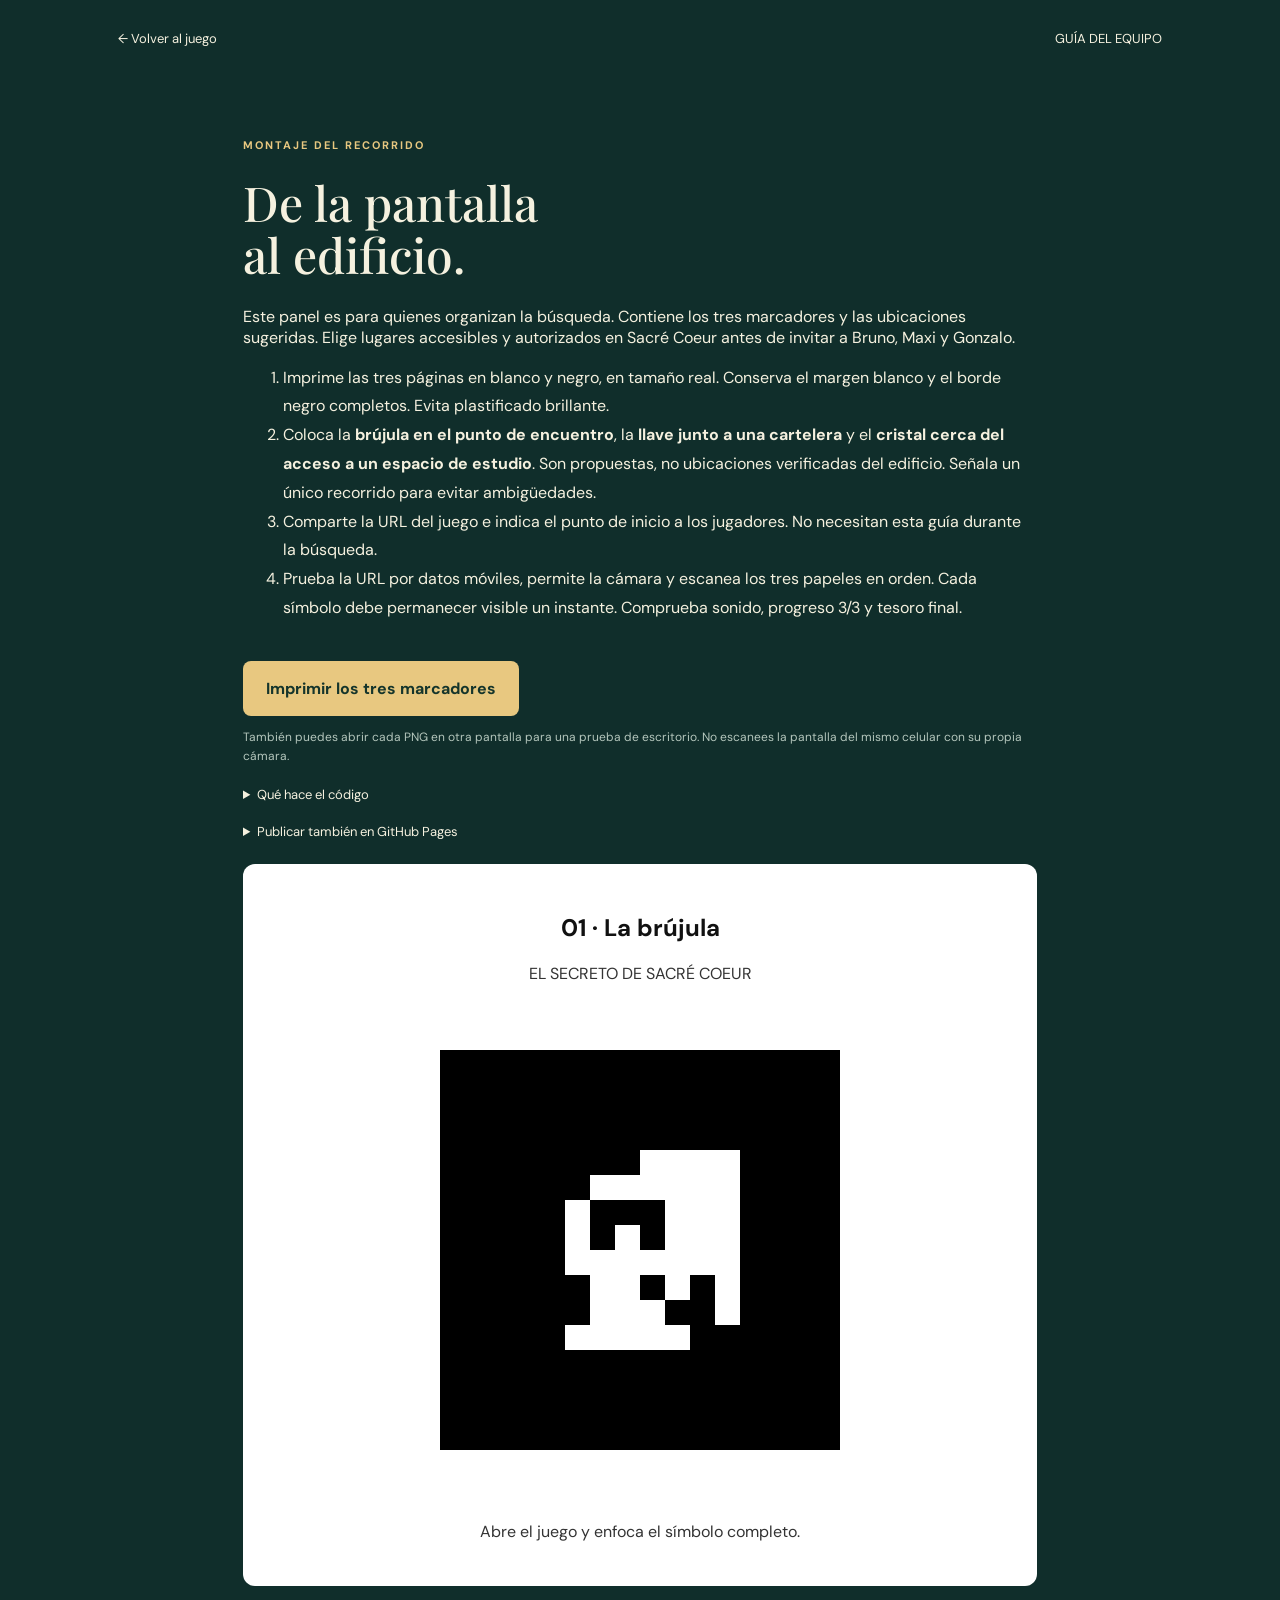
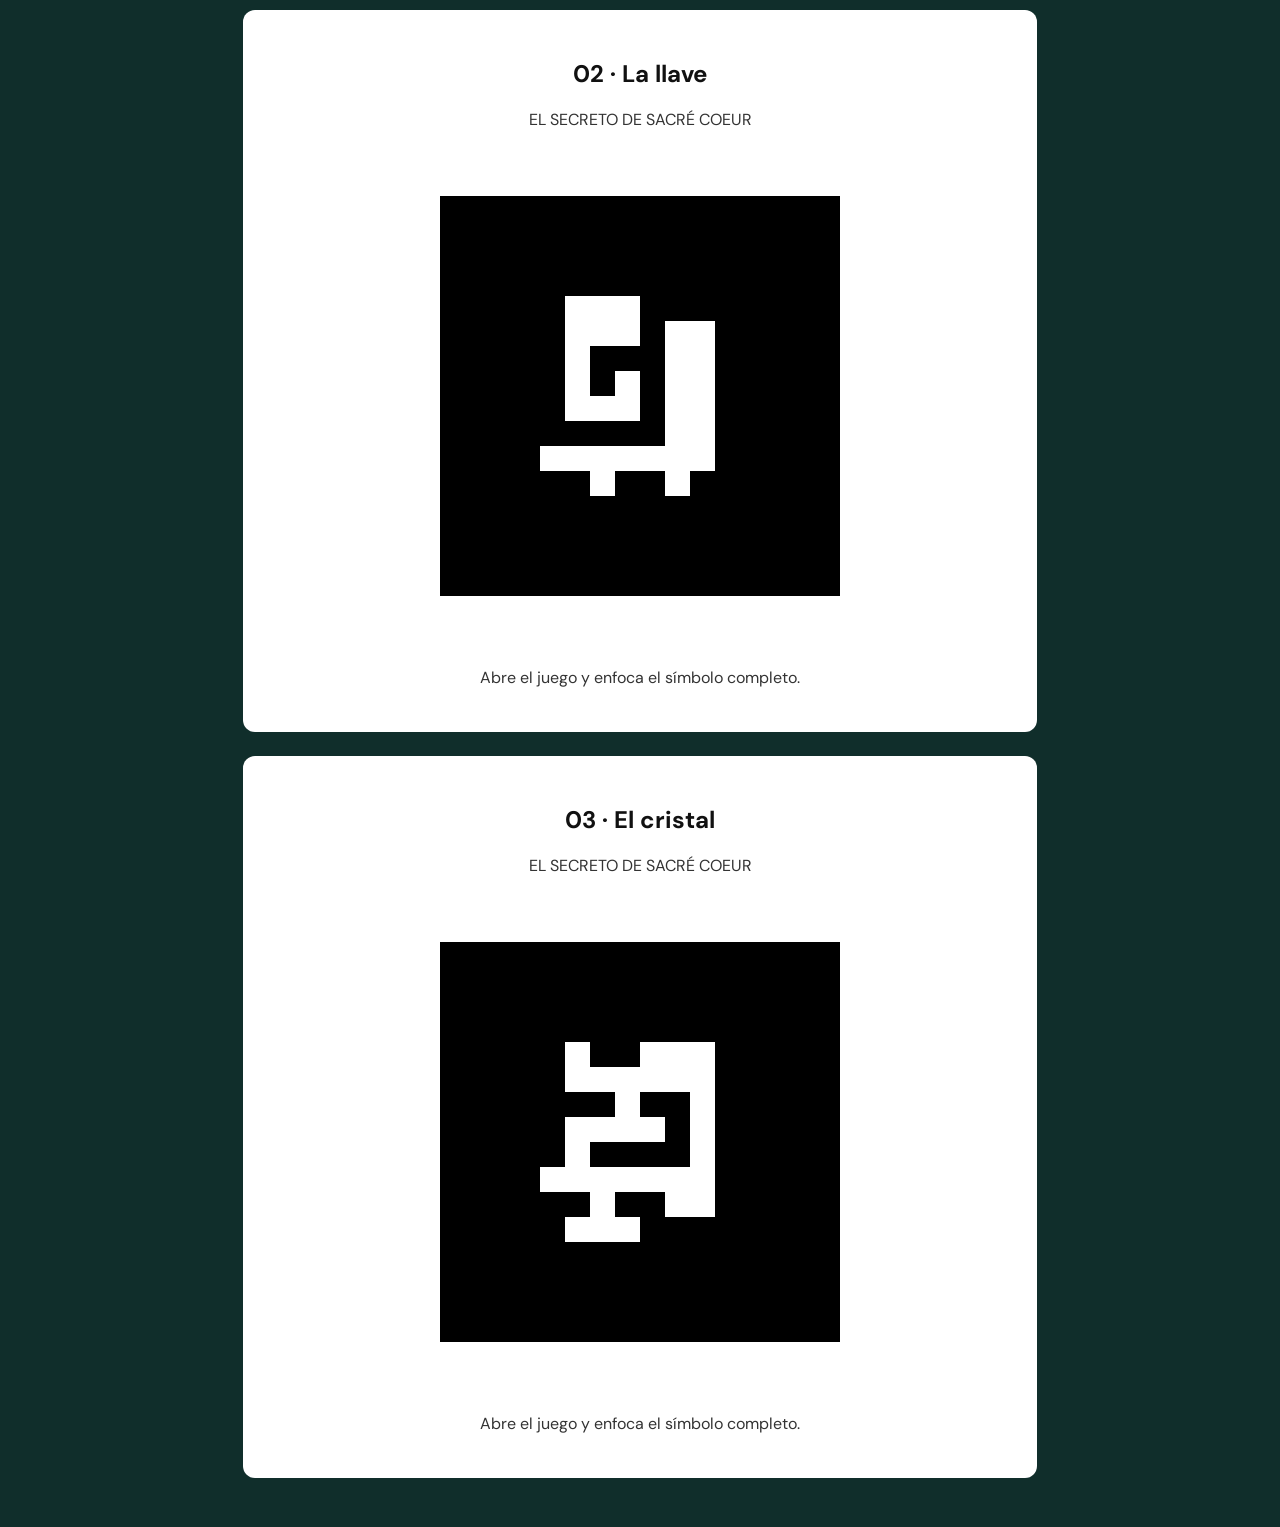
==== preparar.html @ b7a3cddf "initial commit" ====
<!doctype html><html lang="es"><head><meta charset="utf-8"><meta name="viewport" content="width=device-width,initial-scale=1"><title>Preparar el recorrido · Sacré Coeur</title><link rel="stylesheet" href="style.css"><style>.paper{background:white;color:#111;border-radius:12px;padding:28px;margin:24px 0;text-align:center}.paper img{width: min(100%,500px);image-rendering:pixelated}.paper p{color:#333}main{max-width:850px}h1{font-size:48px}li{line-height:1.8} @media print{body{background:white;color:black}nav,.no-print,footer{display:none!important}main{padding:0}.paper{break-after:page;break-inside:avoid;border:0;margin:0;padding:0}.paper img{width:150mm;height:150mm}h2{padding-top:15mm}.paper:last-child{break-after:auto}@page{size:A4;margin:20mm}</style></head><body><nav><a href="./">← Volver al juego</a><span>GUÍA DEL EQUIPO</span></nav><main><div class="no-print"><p class="eyebrow">MONTAJE DEL RECORRIDO</p><h1>De la pantalla<br>al edificio.</h1><p>Este panel es para quienes organizan la búsqueda. Contiene los tres marcadores y las ubicaciones sugeridas. Elige lugares accesibles y autorizados en Sacré Coeur antes de invitar a Bruno, Maxi y Gonzalo.</p><ol><li>Imprime las tres páginas en blanco y negro, en tamaño real. Conserva el margen blanco y el borde negro completos. Evita plastificado brillante.</li><li>Coloca la <strong>brújula en el punto de encuentro</strong>, la <strong>llave junto a una cartelera</strong> y el <strong>cristal cerca del acceso a un espacio de estudio</strong>. Son propuestas, no ubicaciones verificadas del edificio. Señala un único recorrido para evitar ambigüedades.</li><li>Comparte la URL del juego e indica el punto de inicio a los jugadores. No necesitan esta guía durante la búsqueda.</li><li>Prueba la URL por datos móviles, permite la cámara y escanea los tres papeles en orden. Cada símbolo debe permanecer visible un instante. Comprueba sonido, progreso 3/3 y tesoro final.</li></ol><button class="primary" onclick="window.print()">Imprimir los tres marcadores</button><p class="micro">También puedes abrir cada PNG en otra pantalla para una prueba de escritorio. No escanees la pantalla del mismo celular con su propia cámara.</p><details><summary>Qué hace el código</summary><p>AR.js detecta patrones de 16 × 16 píxeles y A-Frame dibuja objetos 3D sobre ellos. markerFound inicia una confirmación de 650 ms; markerLost la cancela. La lógica valida el orden, evita duplicados y guarda el progreso localmente. Los modelos se construyen con geometrías y el sonido se sintetiza en el navegador.</p><p>Versiones fijadas: A-Frame 1.8.0 y AR.js 3.4.8. Scripts, patrones y calibración están alojados junto al juego.</p><p><a href="https://ar-js-org.github.io/AR.js-Docs/marker-based/">Documentación AR.js</a> · <a href="https://aframe.io/docs/1.8.0/">Documentación A-Frame</a></p></details><details><summary>Publicar también en GitHub Pages</summary><p>El juego es estático. Copia el contenido de la carpeta dist a la raíz de un repositorio y activa Settings → Pages → Deploy from a branch → main / root. No requiere compilación ni claves. Usa siempre HTTPS para la cámara.</p></details></div>
<section class="paper"><h2>01 · La brújula</h2><p>EL SECRETO DE SACRÉ COEUR</p><img src="assets/marker-1.png" alt="Marcador AR de la brújula"><p>Abre el juego y enfoca el símbolo completo.</p></section><section class="paper"><h2>02 · La llave</h2><p>EL SECRETO DE SACRÉ COEUR</p><img src="assets/marker-2.png" alt="Marcador AR de la llave"><p>Abre el juego y enfoca el símbolo completo.</p></section><section class="paper"><h2>03 · El cristal</h2><p>EL SECRETO DE SACRÉ COEUR</p><img src="assets/marker-3.png" alt="Marcador AR del cristal"><p>Abre el juego y enfoca el símbolo completo.</p></section></main></body></html>
---- style.css ----
@import url('https://fonts.googleapis.com/css2?family=DM+Sans:wght@400;500;600;700&family=Playfair+Display:ital,wght@0,500;0,600;1,500&display=swap');
:root{color-scheme:dark;--bg:#102e2b;--gold:#e8c880;--muted:#b4c6bc}*{box-sizing:border-box}body{margin:0;background:var(--bg);color:#f5f1df;font-family:'DM Sans',sans-serif}button,a{touch-action:manipulation}a{color:inherit}button{font:inherit;cursor:pointer;border:1px solid #ffffff30;border-radius:8px;padding:10px 15px;background:#173d36;color:inherit}button:focus-visible,a:focus-visible,summary:focus-visible{outline:3px solid var(--gold);outline-offset:4px}[hidden]{display:none!important}nav,footer,main{max-width:1100px;margin:auto}nav{display:flex;justify-content:space-between;padding:30px 28px;font-size:13px}nav a{text-decoration:none}.brand{letter-spacing:2px;font-weight:700;font-size:13px;text-decoration:none}main{position:relative;padding:50px 28px 25px}.eyebrow{font-size:11px;font-weight:700;letter-spacing:2px;color:var(--gold)}h1{font-family:'Playfair Display',Georgia,serif;font-size:clamp(52px,7vw,88px);line-height:1.08;font-weight:500;margin:25px 0}h1 em{color:var(--gold)}.intro{max-width:430px;line-height:1.8;color:var(--muted);font-size:16px}.primary{background:var(--gold);color:#15352b;border:0;padding:17px 23px;font-weight:700;min-width:260px;margin-top:22px}.primary span{float:right}.micro{font-size:12px;color:var(--muted);line-height:1.6}.artifact{position:absolute;right:60px;top:110px;width:380px;height:380px;display:grid;place-items:center;background:radial-gradient(ellipse,#e8c88018,transparent 65%)}.artifact span{font-size:190px;color:var(--gold);text-shadow:0 0 80px #e8c88055}.orbit{position:absolute;width:300px;height:300px;border:1px solid #e8c88055;transform:rotate(45deg);border-radius:35px}.artifact small{position:absolute;bottom:0;font-size:10px;letter-spacing:2px;color:var(--gold)}.steps{margin-top:65px;border-top:1px solid #ffffff25;display:grid;grid-template-columns:repeat(3,1fr);gap:45px;padding-top:28px}.steps b{font-size:11px;color:var(--gold);letter-spacing:1px}.steps p,details p{font-size:13px;color:var(--muted);line-height:1.7}details{margin-top:20px;max-width:650px}summary{cursor:pointer;font-size:13px}footer{padding:30px 28px;color:var(--muted);letter-spacing:2px;font-size:10px}#hud{position:fixed;inset:0;z-index:20;pointer-events:none;padding:18px;background:linear-gradient(#061d25aa,transparent 35%,transparent 55%,#061d2599)}#hud header{display:flex;gap:10px;align-items:center}#hud header .brand{margin-right:auto}#hud button,#hud details,#hud a{pointer-events:auto}.stats{display:flex;justify-content:space-between;margin-top:20px;font-weight:700;text-shadow:0 2px 8px black}#inventory{list-style:none;display:flex;gap:8px;padding:0;font-size:12px}#inventory li{padding:10px;border-radius:20px;background:#102e2bd9;border:1px solid #ffffff40}#inventory li.found{color:var(--gold);border-color:var(--gold)}.reticle{position:absolute;top:35%;left:50%;transform:translateX(-50%);width:150px;height:150px;border:2px dashed #ffffffb0;border-radius:18px}.scan-label{position:absolute;top:calc(35% + 165px);left:20px;right:20px;text-align:center;font-size:12px;text-shadow:0 1px 5px black}.clue{position:absolute;bottom:max(18px,env(safe-area-inset-bottom));left:18px;right:18px;max-width:600px;margin:auto;background:#102e2bf2;border:1px solid #e8c88055;border-radius:18px;padding:20px;max-height:38vh;overflow:auto;pointer-events:auto}.clue h2{font-family:Georgia,serif;margin:8px 0;font-size:26px}.clue p{font-size:14px;line-height:1.6;margin:8px 0}.clue button{font-size:11px;margin-top:10px}.clue details{margin-top:10px}dialog{border:1px solid var(--gold);border-radius:22px;background:var(--bg);color:inherit;max-width:460px;text-align:center;padding:32px}dialog::backdrop{background:#061a16db}dialog h2{font:36px Georgia,serif}dialog p{line-height:1.7}.win-gem{font-size:110px;color:var(--gold);animation:glow 2s infinite alternate}@keyframes glow{to{filter:drop-shadow(0 0 25px #e8c880)}}a-scene{position:fixed!important;inset:0;z-index:1}.arjs-loader{display:none}body.playing{background:transparent}body.playing #welcome{display:none}@media(max-width:760px){main{padding-top:25px}.artifact{position:relative;right:auto;top:auto;width:100%;height:210px;margin:10px 0}.artifact span{font-size:130px}.orbit{width:165px;height:165px;border-radius:18px}.artifact small{bottom:0}.steps{gap:18px;margin-top:35px}.steps p{font-size:12px}nav{padding:25px 22px}h1{font-size:55px}.primary{width:100%}#hud header button{padding:8px;font-size:11px}.clue{padding:16px}}@media(prefers-reduced-motion:reduce){*{animation:none!important}}
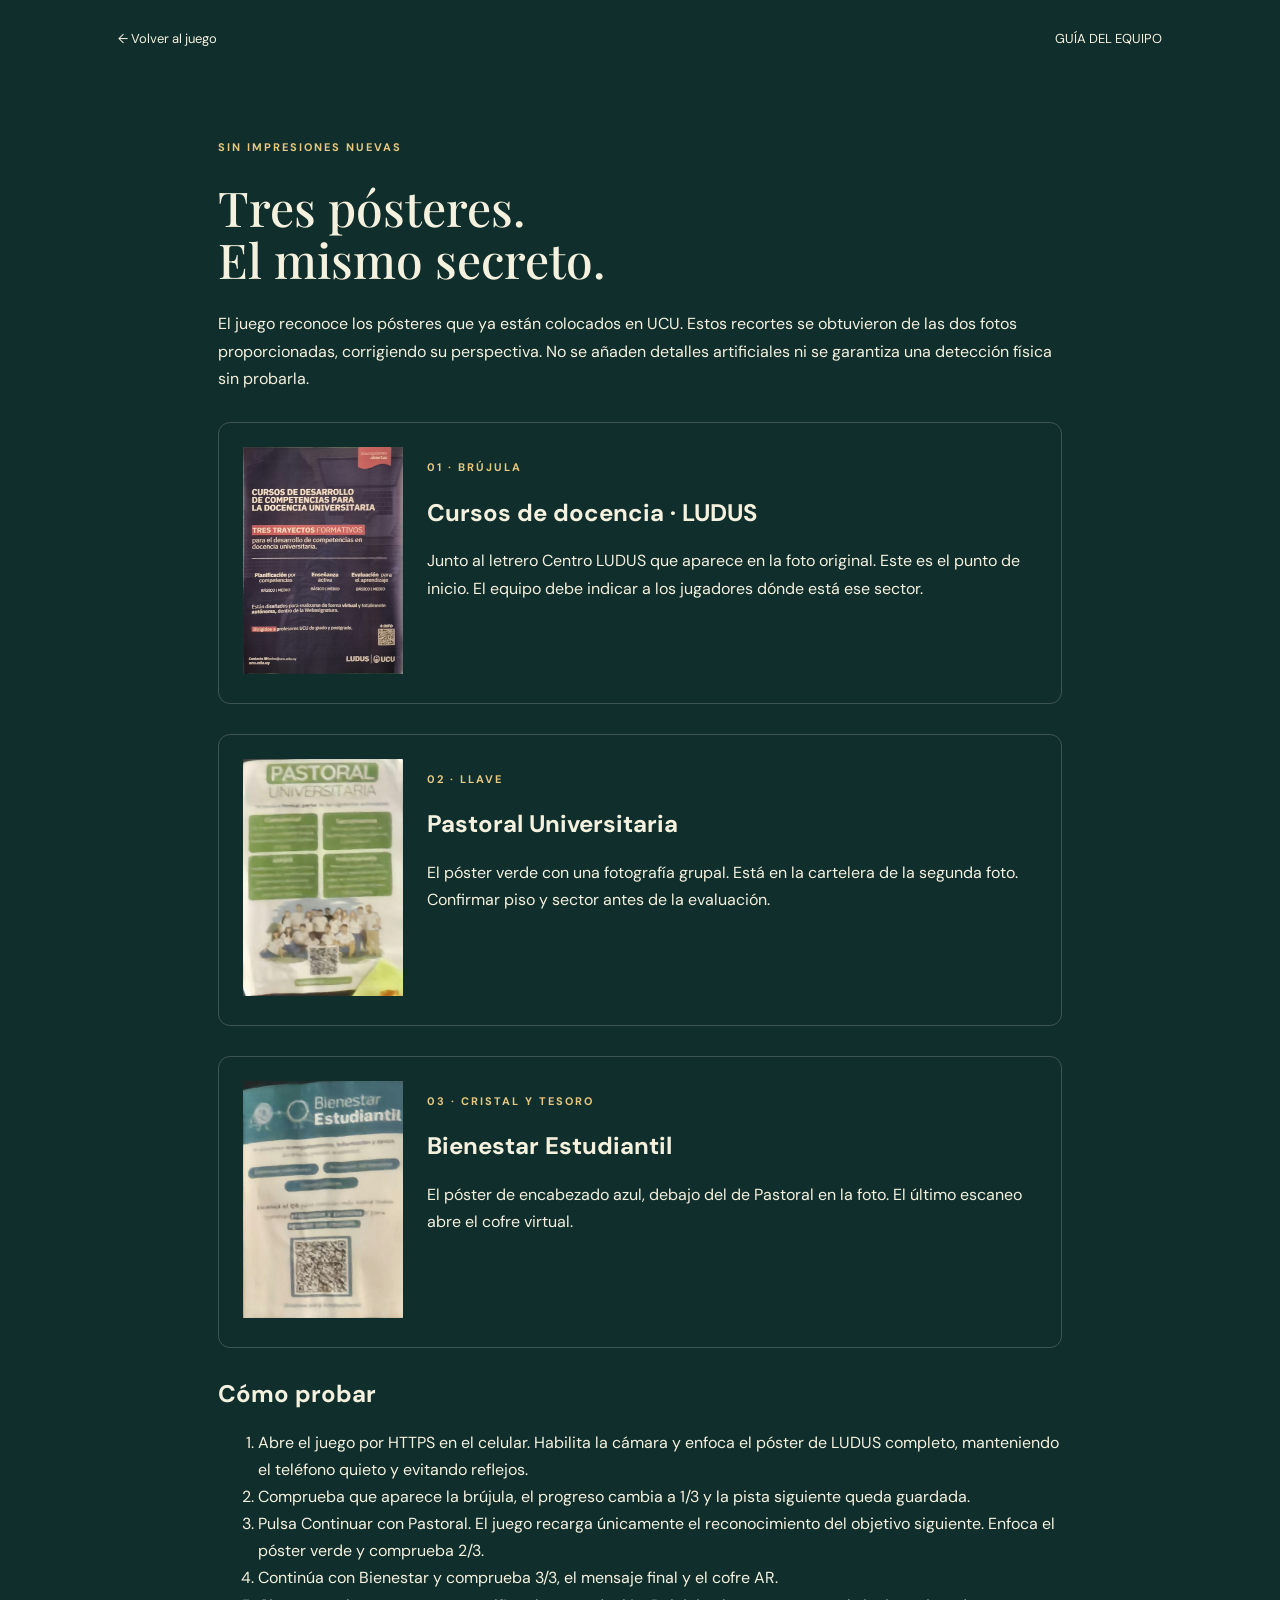
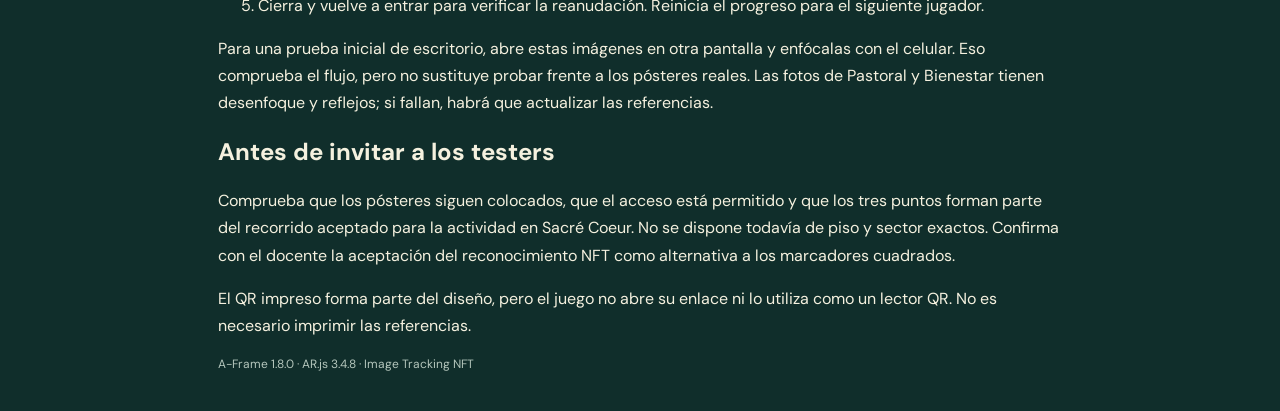
==== commit 0e414eb3: "feat: Implement AR experience with new poster recognition and updated assets - Added new target asse" ====
--- a/preparar.html
+++ b/preparar.html
@@ -1,2 +1 @@
-<!doctype html><html lang="es"><head><meta charset="utf-8"><meta name="viewport" content="width=device-width,initial-scale=1"><title>Preparar el recorrido · Sacré Coeur</title><link rel="stylesheet" href="style.css"><style>.paper{background:white;color:#111;border-radius:12px;padding:28px;margin:24px 0;text-align:center}.paper img{width: min(100%,500px);image-rendering:pixelated}.paper p{color:#333}main{max-width:850px}h1{font-size:48px}li{line-height:1.8} @media print{body{background:white;color:black}nav,.no-print,footer{display:none!important}main{padding:0}.paper{break-after:page;break-inside:avoid;border:0;margin:0;padding:0}.paper img{width:150mm;height:150mm}h2{padding-top:15mm}.paper:last-child{break-after:auto}@page{size:A4;margin:20mm}</style></head><body><nav><a href="./">← Volver al juego</a><span>GUÍA DEL EQUIPO</span></nav><main><div class="no-print"><p class="eyebrow">MONTAJE DEL RECORRIDO</p><h1>De la pantalla<br>al edificio.</h1><p>Este panel es para quienes organizan la búsqueda. Contiene los tres marcadores y las ubicaciones sugeridas. Elige lugares accesibles y autorizados en Sacré Coeur antes de invitar a Bruno, Maxi y Gonzalo.</p><ol><li>Imprime las tres páginas en blanco y negro, en tamaño real. Conserva el margen blanco y el borde negro completos. Evita plastificado brillante.</li><li>Coloca la <strong>brújula en el punto de encuentro</strong>, la <strong>llave junto a una cartelera</strong> y el <strong>cristal cerca del acceso a un espacio de estudio</strong>. Son propuestas, no ubicaciones verificadas del edificio. Señala un único recorrido para evitar ambigüedades.</li><li>Comparte la URL del juego e indica el punto de inicio a los jugadores. No necesitan esta guía durante la búsqueda.</li><li>Prueba la URL por datos móviles, permite la cámara y escanea los tres papeles en orden. Cada símbolo debe permanecer visible un instante. Comprueba sonido, progreso 3/3 y tesoro final.</li></ol><button class="primary" onclick="window.print()">Imprimir los tres marcadores</button><p class="micro">También puedes abrir cada PNG en otra pantalla para una prueba de escritorio. No escanees la pantalla del mismo celular con su propia cámara.</p><details><summary>Qué hace el código</summary><p>AR.js detecta patrones de 16 × 16 píxeles y A-Frame dibuja objetos 3D sobre ellos. markerFound inicia una confirmación de 650 ms; markerLost la cancela. La lógica valida el orden, evita duplicados y guarda el progreso localmente. Los modelos se construyen con geometrías y el sonido se sintetiza en el navegador.</p><p>Versiones fijadas: A-Frame 1.8.0 y AR.js 3.4.8. Scripts, patrones y calibración están alojados junto al juego.</p><p><a href="https://ar-js-org.github.io/AR.js-Docs/marker-based/">Documentación AR.js</a> · <a href="https://aframe.io/docs/1.8.0/">Documentación A-Frame</a></p></details><details><summary>Publicar también en GitHub Pages</summary><p>El juego es estático. Copia el contenido de la carpeta dist a la raíz de un repositorio y activa Settings → Pages → Deploy from a branch → main / root. No requiere compilación ni claves. Usa siempre HTTPS para la cámara.</p></details></div>
-<section class="paper"><h2>01 · La brújula</h2><p>EL SECRETO DE SACRÉ COEUR</p><img src="assets/marker-1.png" alt="Marcador AR de la brújula"><p>Abre el juego y enfoca el símbolo completo.</p></section><section class="paper"><h2>02 · La llave</h2><p>EL SECRETO DE SACRÉ COEUR</p><img src="assets/marker-2.png" alt="Marcador AR de la llave"><p>Abre el juego y enfoca el símbolo completo.</p></section><section class="paper"><h2>03 · El cristal</h2><p>EL SECRETO DE SACRÉ COEUR</p><img src="assets/marker-3.png" alt="Marcador AR del cristal"><p>Abre el juego y enfoca el símbolo completo.</p></section></main></body></html>
+<!doctype html><html lang="es"><head><meta charset="utf-8"><meta name="viewport" content="width=device-width,initial-scale=1"><title>Preparar el recorrido · Pósteres reales</title><link rel="stylesheet" href="style.css"><style>main{max-width:900px}h1{font-size:48px}.poster{display:grid;grid-template-columns:160px 1fr;gap:24px;margin:30px 0;padding:24px;border:1px solid #ffffff30;border-radius:12px}.poster img{width:100%}p,li{line-height:1.7}@media(max-width:550px){.poster{grid-template-columns:1fr}.poster img{max-height:250px;width:auto;max-width:100%;margin:auto}}</style></head><body><nav><a href="./">← Volver al juego</a><span>GUÍA DEL EQUIPO</span></nav><main><p class="eyebrow">SIN IMPRESIONES NUEVAS</p><h1>Tres pósteres.<br>El mismo secreto.</h1><p>El juego reconoce los pósteres que ya están colocados en UCU. Estos recortes se obtuvieron de las dos fotos proporcionadas, corrigiendo su perspectiva. No se añaden detalles artificiales ni se garantiza una detección física sin probarla.</p><section class="poster"><a href="assets/targets/ludus.jpg"><img src="assets/targets/ludus.jpg" alt="Póster violeta de cursos de docencia LUDUS"></a><div><p class="eyebrow">01 · BRÚJULA</p><h2>Cursos de docencia · LUDUS</h2><p>Junto al letrero Centro LUDUS que aparece en la foto original. Este es el punto de inicio. El equipo debe indicar a los jugadores dónde está ese sector.</p></div></section><section class="poster"><a href="assets/targets/pastoral.jpg"><img src="assets/targets/pastoral.jpg" alt="Póster verde de Pastoral Universitaria"></a><div><p class="eyebrow">02 · LLAVE</p><h2>Pastoral Universitaria</h2><p>El póster verde con una fotografía grupal. Está en la cartelera de la segunda foto. Confirmar piso y sector antes de la evaluación.</p></div></section><section class="poster"><a href="assets/targets/bienestar.jpg"><img src="assets/targets/bienestar.jpg" alt="Póster de Bienestar Estudiantil con encabezado azul"></a><div><p class="eyebrow">03 · CRISTAL Y TESORO</p><h2>Bienestar Estudiantil</h2><p>El póster de encabezado azul, debajo del de Pastoral en la foto. El último escaneo abre el cofre virtual.</p></div></section><h2>Cómo probar</h2><ol><li>Abre el juego por HTTPS en el celular. Habilita la cámara y enfoca el póster de LUDUS completo, manteniendo el teléfono quieto y evitando reflejos.</li><li>Comprueba que aparece la brújula, el progreso cambia a 1/3 y la pista siguiente queda guardada.</li><li>Pulsa Continuar con Pastoral. El juego recarga únicamente el reconocimiento del objetivo siguiente. Enfoca el póster verde y comprueba 2/3.</li><li>Continúa con Bienestar y comprueba 3/3, el mensaje final y el cofre AR.</li><li>Cierra y vuelve a entrar para verificar la reanudación. Reinicia el progreso para el siguiente jugador.</li></ol><p>Para una prueba inicial de escritorio, abre estas imágenes en otra pantalla y enfócalas con el celular. Eso comprueba el flujo, pero no sustituye probar frente a los pósteres reales. Las fotos de Pastoral y Bienestar tienen desenfoque y reflejos; si fallan, habrá que actualizar las referencias.</p><h2>Antes de invitar a los testers</h2><p>Comprueba que los pósteres siguen colocados, que el acceso está permitido y que los tres puntos forman parte del recorrido aceptado para la actividad en Sacré Coeur. No se dispone todavía de piso y sector exactos. Confirma con el docente la aceptación del reconocimiento NFT como alternativa a los marcadores cuadrados.</p><p>El QR impreso forma parte del diseño, pero el juego no abre su enlace ni lo utiliza como un lector QR. No es necesario imprimir las referencias.</p><p class="micro">A-Frame 1.8.0 · AR.js 3.4.8 · Image Tracking NFT</p></main></body></html>
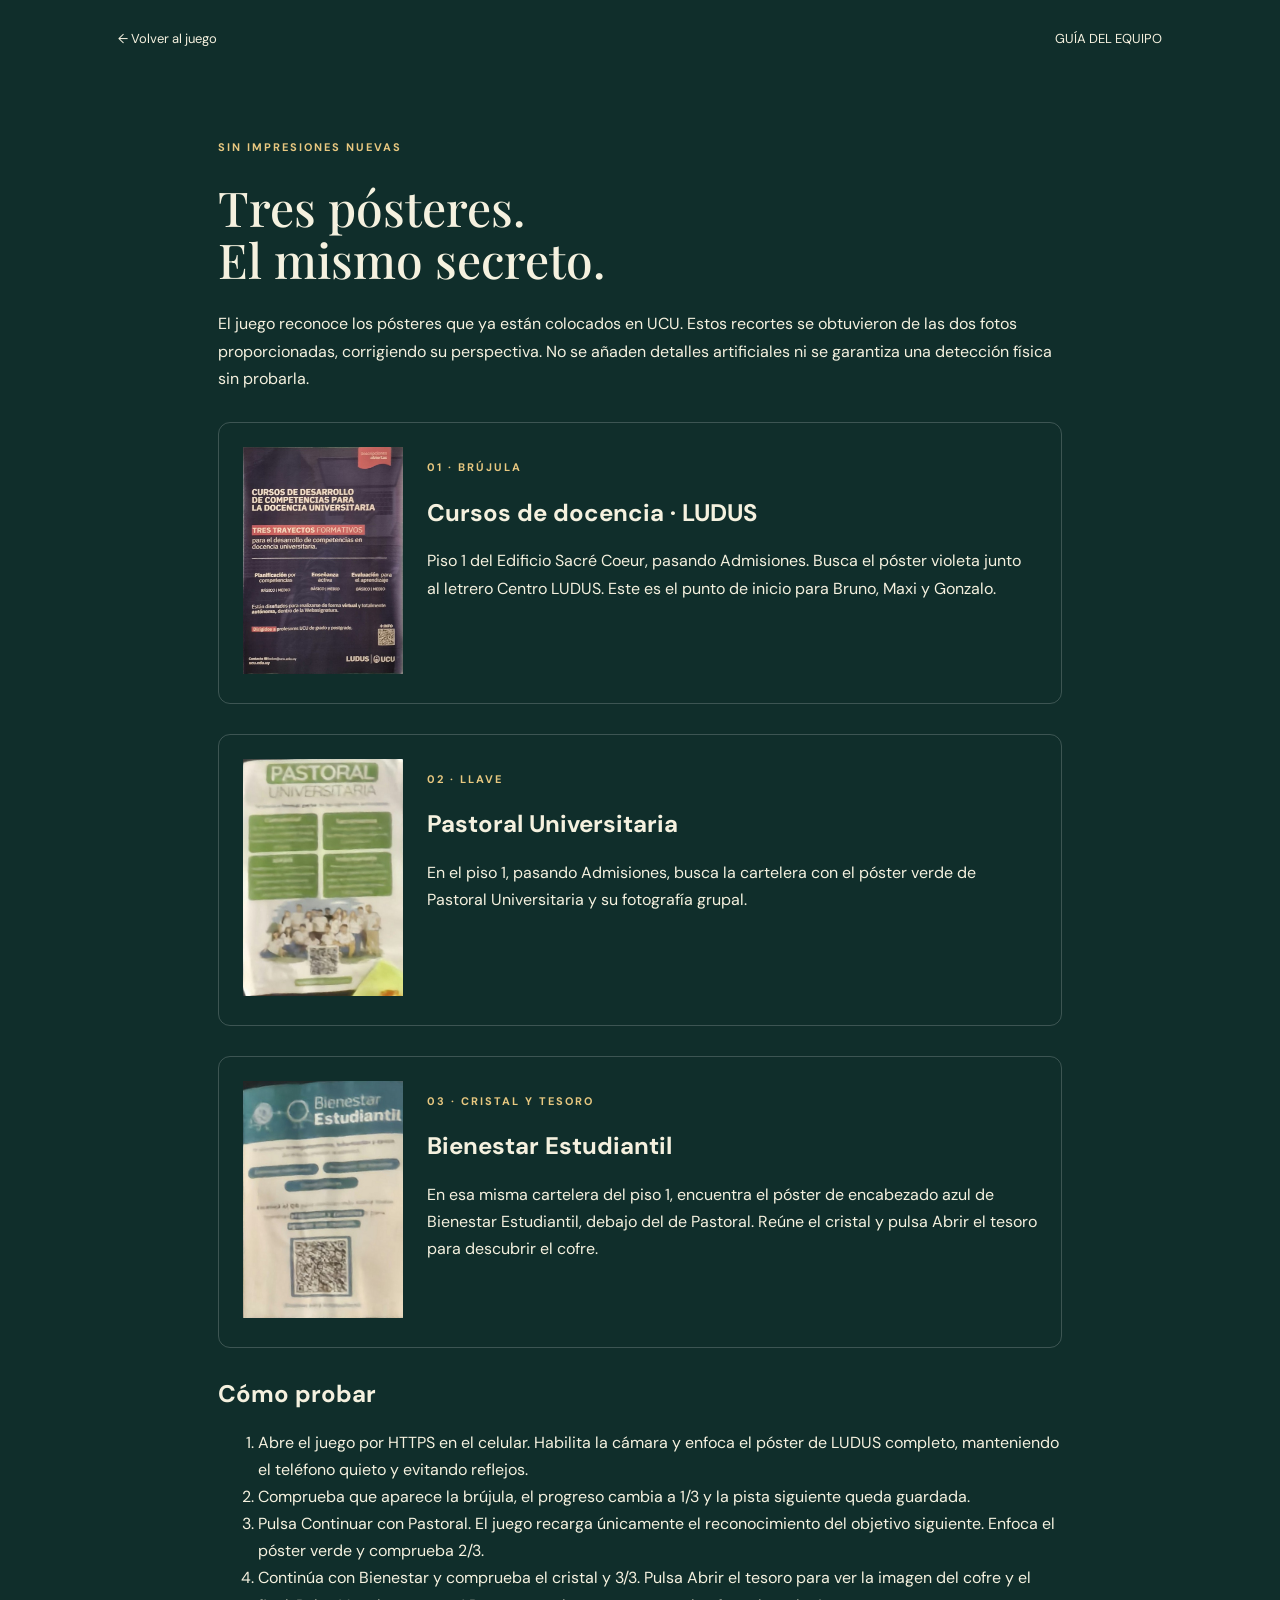
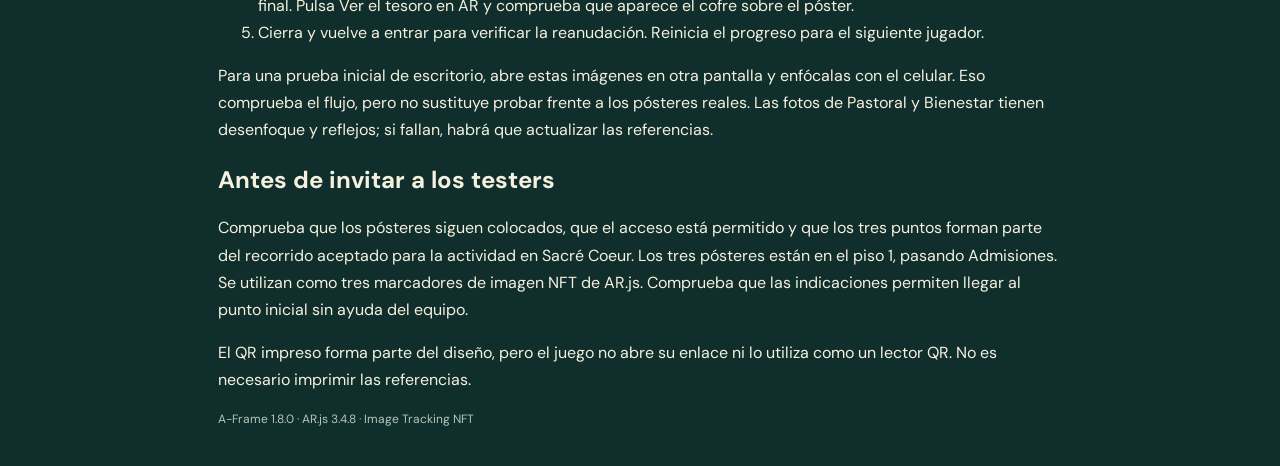
==== commit 902cda48: "Restore visible AR discoveries and treasure and clarify the activity route" ====
--- a/preparar.html
+++ b/preparar.html
@@ -1 +1 @@
-<!doctype html><html lang="es"><head><meta charset="utf-8"><meta name="viewport" content="width=device-width,initial-scale=1"><title>Preparar el recorrido · Pósteres reales</title><link rel="stylesheet" href="style.css"><style>main{max-width:900px}h1{font-size:48px}.poster{display:grid;grid-template-columns:160px 1fr;gap:24px;margin:30px 0;padding:24px;border:1px solid #ffffff30;border-radius:12px}.poster img{width:100%}p,li{line-height:1.7}@media(max-width:550px){.poster{grid-template-columns:1fr}.poster img{max-height:250px;width:auto;max-width:100%;margin:auto}}</style></head><body><nav><a href="./">← Volver al juego</a><span>GUÍA DEL EQUIPO</span></nav><main><p class="eyebrow">SIN IMPRESIONES NUEVAS</p><h1>Tres pósteres.<br>El mismo secreto.</h1><p>El juego reconoce los pósteres que ya están colocados en UCU. Estos recortes se obtuvieron de las dos fotos proporcionadas, corrigiendo su perspectiva. No se añaden detalles artificiales ni se garantiza una detección física sin probarla.</p><section class="poster"><a href="assets/targets/ludus.jpg"><img src="assets/targets/ludus.jpg" alt="Póster violeta de cursos de docencia LUDUS"></a><div><p class="eyebrow">01 · BRÚJULA</p><h2>Cursos de docencia · LUDUS</h2><p>Junto al letrero Centro LUDUS que aparece en la foto original. Este es el punto de inicio. El equipo debe indicar a los jugadores dónde está ese sector.</p></div></section><section class="poster"><a href="assets/targets/pastoral.jpg"><img src="assets/targets/pastoral.jpg" alt="Póster verde de Pastoral Universitaria"></a><div><p class="eyebrow">02 · LLAVE</p><h2>Pastoral Universitaria</h2><p>El póster verde con una fotografía grupal. Está en la cartelera de la segunda foto. Confirmar piso y sector antes de la evaluación.</p></div></section><section class="poster"><a href="assets/targets/bienestar.jpg"><img src="assets/targets/bienestar.jpg" alt="Póster de Bienestar Estudiantil con encabezado azul"></a><div><p class="eyebrow">03 · CRISTAL Y TESORO</p><h2>Bienestar Estudiantil</h2><p>El póster de encabezado azul, debajo del de Pastoral en la foto. El último escaneo abre el cofre virtual.</p></div></section><h2>Cómo probar</h2><ol><li>Abre el juego por HTTPS en el celular. Habilita la cámara y enfoca el póster de LUDUS completo, manteniendo el teléfono quieto y evitando reflejos.</li><li>Comprueba que aparece la brújula, el progreso cambia a 1/3 y la pista siguiente queda guardada.</li><li>Pulsa Continuar con Pastoral. El juego recarga únicamente el reconocimiento del objetivo siguiente. Enfoca el póster verde y comprueba 2/3.</li><li>Continúa con Bienestar y comprueba 3/3, el mensaje final y el cofre AR.</li><li>Cierra y vuelve a entrar para verificar la reanudación. Reinicia el progreso para el siguiente jugador.</li></ol><p>Para una prueba inicial de escritorio, abre estas imágenes en otra pantalla y enfócalas con el celular. Eso comprueba el flujo, pero no sustituye probar frente a los pósteres reales. Las fotos de Pastoral y Bienestar tienen desenfoque y reflejos; si fallan, habrá que actualizar las referencias.</p><h2>Antes de invitar a los testers</h2><p>Comprueba que los pósteres siguen colocados, que el acceso está permitido y que los tres puntos forman parte del recorrido aceptado para la actividad en Sacré Coeur. No se dispone todavía de piso y sector exactos. Confirma con el docente la aceptación del reconocimiento NFT como alternativa a los marcadores cuadrados.</p><p>El QR impreso forma parte del diseño, pero el juego no abre su enlace ni lo utiliza como un lector QR. No es necesario imprimir las referencias.</p><p class="micro">A-Frame 1.8.0 · AR.js 3.4.8 · Image Tracking NFT</p></main></body></html>
+<!doctype html><html lang="es"><head><meta charset="utf-8"><meta name="viewport" content="width=device-width,initial-scale=1"><title>Preparar el recorrido · Pósteres reales</title><link rel="stylesheet" href="style.css?v=20261027-visual1"><style>main{max-width:900px}h1{font-size:48px}.poster{display:grid;grid-template-columns:160px 1fr;gap:24px;margin:30px 0;padding:24px;border:1px solid #ffffff30;border-radius:12px}.poster img{width:100%}p,li{line-height:1.7}@media(max-width:550px){.poster{grid-template-columns:1fr}.poster img{max-height:250px;width:auto;max-width:100%;margin:auto}}</style></head><body><nav><a href="./">← Volver al juego</a><span>GUÍA DEL EQUIPO</span></nav><main><p class="eyebrow">SIN IMPRESIONES NUEVAS</p><h1>Tres pósteres.<br>El mismo secreto.</h1><p>El juego reconoce los pósteres que ya están colocados en UCU. Estos recortes se obtuvieron de las dos fotos proporcionadas, corrigiendo su perspectiva. No se añaden detalles artificiales ni se garantiza una detección física sin probarla.</p><section class="poster"><a href="assets/targets/ludus.jpg"><img src="assets/targets/ludus.jpg" alt="Póster violeta de cursos de docencia LUDUS"></a><div><p class="eyebrow">01 · BRÚJULA</p><h2>Cursos de docencia · LUDUS</h2><p>Piso 1 del Edificio Sacré Coeur, pasando Admisiones. Busca el póster violeta junto al letrero Centro LUDUS. Este es el punto de inicio para Bruno, Maxi y Gonzalo.</p></div></section><section class="poster"><a href="assets/targets/pastoral.jpg"><img src="assets/targets/pastoral.jpg" alt="Póster verde de Pastoral Universitaria"></a><div><p class="eyebrow">02 · LLAVE</p><h2>Pastoral Universitaria</h2><p>En el piso 1, pasando Admisiones, busca la cartelera con el póster verde de Pastoral Universitaria y su fotografía grupal.</p></div></section><section class="poster"><a href="assets/targets/bienestar.jpg"><img src="assets/targets/bienestar.jpg" alt="Póster de Bienestar Estudiantil con encabezado azul"></a><div><p class="eyebrow">03 · CRISTAL Y TESORO</p><h2>Bienestar Estudiantil</h2><p>En esa misma cartelera del piso 1, encuentra el póster de encabezado azul de Bienestar Estudiantil, debajo del de Pastoral. Reúne el cristal y pulsa Abrir el tesoro para descubrir el cofre.</p></div></section><h2>Cómo probar</h2><ol><li>Abre el juego por HTTPS en el celular. Habilita la cámara y enfoca el póster de LUDUS completo, manteniendo el teléfono quieto y evitando reflejos.</li><li>Comprueba que aparece la brújula, el progreso cambia a 1/3 y la pista siguiente queda guardada.</li><li>Pulsa Continuar con Pastoral. El juego recarga únicamente el reconocimiento del objetivo siguiente. Enfoca el póster verde y comprueba 2/3.</li><li>Continúa con Bienestar y comprueba el cristal y 3/3. Pulsa Abrir el tesoro para ver la imagen del cofre y el final. Pulsa Ver el tesoro en AR y comprueba que aparece el cofre sobre el póster.</li><li>Cierra y vuelve a entrar para verificar la reanudación. Reinicia el progreso para el siguiente jugador.</li></ol><p>Para una prueba inicial de escritorio, abre estas imágenes en otra pantalla y enfócalas con el celular. Eso comprueba el flujo, pero no sustituye probar frente a los pósteres reales. Las fotos de Pastoral y Bienestar tienen desenfoque y reflejos; si fallan, habrá que actualizar las referencias.</p><h2>Antes de invitar a los testers</h2><p>Comprueba que los pósteres siguen colocados, que el acceso está permitido y que los tres puntos forman parte del recorrido aceptado para la actividad en Sacré Coeur. Los tres pósteres están en el piso 1, pasando Admisiones. Se utilizan como tres marcadores de imagen NFT de AR.js. Comprueba que las indicaciones permiten llegar al punto inicial sin ayuda del equipo.</p><p>El QR impreso forma parte del diseño, pero el juego no abre su enlace ni lo utiliza como un lector QR. No es necesario imprimir las referencias.</p><p class="micro">A-Frame 1.8.0 · AR.js 3.4.8 · Image Tracking NFT</p></main></body></html>
--- a/style.css
+++ b/style.css
@@ -1,2 +1,11 @@
 @import url('https://fonts.googleapis.com/css2?family=DM+Sans:wght@400;500;600;700&family=Playfair+Display:ital,wght@0,500;0,600;1,500&display=swap');
 :root{color-scheme:dark;--bg:#102e2b;--gold:#e8c880;--muted:#b4c6bc}*{box-sizing:border-box}body{margin:0;background:var(--bg);color:#f5f1df;font-family:'DM Sans',sans-serif}button,a{touch-action:manipulation}a{color:inherit}button{font:inherit;cursor:pointer;border:1px solid #ffffff30;border-radius:8px;padding:10px 15px;background:#173d36;color:inherit}button:focus-visible,a:focus-visible,summary:focus-visible{outline:3px solid var(--gold);outline-offset:4px}[hidden]{display:none!important}nav,footer,main{max-width:1100px;margin:auto}nav{display:flex;justify-content:space-between;padding:30px 28px;font-size:13px}nav a{text-decoration:none}.brand{letter-spacing:2px;font-weight:700;font-size:13px;text-decoration:none}main{position:relative;padding:50px 28px 25px}.eyebrow{font-size:11px;font-weight:700;letter-spacing:2px;color:var(--gold)}h1{font-family:'Playfair Display',Georgia,serif;font-size:clamp(52px,7vw,88px);line-height:1.08;font-weight:500;margin:25px 0}h1 em{color:var(--gold)}.intro{max-width:430px;line-height:1.8;color:var(--muted);font-size:16px}.primary{background:var(--gold);color:#15352b;border:0;padding:17px 23px;font-weight:700;min-width:260px;margin-top:22px}.primary span{float:right}.micro{font-size:12px;color:var(--muted);line-height:1.6}.artifact{position:absolute;right:60px;top:110px;width:380px;height:380px;display:grid;place-items:center;background:radial-gradient(ellipse,#e8c88018,transparent 65%)}.artifact span{font-size:190px;color:var(--gold);text-shadow:0 0 80px #e8c88055}.orbit{position:absolute;width:300px;height:300px;border:1px solid #e8c88055;transform:rotate(45deg);border-radius:35px}.artifact small{position:absolute;bottom:0;font-size:10px;letter-spacing:2px;color:var(--gold)}.steps{margin-top:65px;border-top:1px solid #ffffff25;display:grid;grid-template-columns:repeat(3,1fr);gap:45px;padding-top:28px}.steps b{font-size:11px;color:var(--gold);letter-spacing:1px}.steps p,details p{font-size:13px;color:var(--muted);line-height:1.7}details{margin-top:20px;max-width:650px}summary{cursor:pointer;font-size:13px}footer{padding:30px 28px;color:var(--muted);letter-spacing:2px;font-size:10px}#hud{position:fixed;inset:0;z-index:20;pointer-events:none;padding:18px;background:linear-gradient(#061d25aa,transparent 35%,transparent 55%,#061d2599)}#hud header{display:flex;gap:10px;align-items:center}#hud header .brand{margin-right:auto}#hud button,#hud details,#hud a{pointer-events:auto}.stats{display:flex;justify-content:space-between;margin-top:20px;font-weight:700;text-shadow:0 2px 8px black}#inventory{list-style:none;display:flex;gap:8px;padding:0;font-size:12px}#inventory li{padding:10px;border-radius:20px;background:#102e2bd9;border:1px solid #ffffff40}#inventory li.found{color:var(--gold);border-color:var(--gold)}.reticle{position:absolute;top:35%;left:50%;transform:translateX(-50%);width:150px;height:150px;border:2px dashed #ffffffb0;border-radius:18px}.scan-label{position:absolute;top:calc(35% + 165px);left:20px;right:20px;text-align:center;font-size:12px;text-shadow:0 1px 5px black}.clue{position:absolute;bottom:max(18px,env(safe-area-inset-bottom));left:18px;right:18px;max-width:600px;margin:auto;background:#102e2bf2;border:1px solid #e8c88055;border-radius:18px;padding:20px;max-height:38vh;overflow:auto;pointer-events:auto}.clue h2{font-family:Georgia,serif;margin:8px 0;font-size:26px}.clue p{font-size:14px;line-height:1.6;margin:8px 0}.clue button{font-size:11px;margin-top:10px}.clue details{margin-top:10px}dialog{border:1px solid var(--gold);border-radius:22px;background:var(--bg);color:inherit;max-width:460px;text-align:center;padding:32px}dialog::backdrop{background:#061a16db}dialog h2{font:36px Georgia,serif}dialog p{line-height:1.7}.win-gem{font-size:110px;color:var(--gold);animation:glow 2s infinite alternate}@keyframes glow{to{filter:drop-shadow(0 0 25px #e8c880)}}a-scene{position:fixed!important;inset:0;z-index:1}.arjs-loader{display:none}body.playing{background:transparent}body.playing #welcome{display:none}@media(max-width:760px){main{padding-top:25px}.artifact{position:relative;right:auto;top:auto;width:100%;height:210px;margin:10px 0}.artifact span{font-size:130px}.orbit{width:165px;height:165px;border-radius:18px}.artifact small{bottom:0}.steps{gap:18px;margin-top:35px}.steps p{font-size:12px}nav{padding:25px 22px}h1{font-size:55px}.primary{width:100%}#hud header button{padding:8px;font-size:11px}.clue{padding:16px}}@media(prefers-reduced-motion:reduce){*{animation:none!important}}
+
+body.playing{position:fixed;inset:0;overflow:hidden}#arjs-video{position:fixed!important}body.ar-paused{background:var(--bg)}body.ar-paused .reticle{display:none}
+
+#inventory li{display:flex;align-items:center;gap:5px}#inventory img{opacity:.4}#inventory .found img{opacity:1}.discovery{display:flex;gap:14px;align-items:center;margin-bottom:16px;padding-bottom:16px;border-bottom:1px solid #e8c88055}.discovery img{flex:0 0 96px;width:96px;height:96px}.discovery h3{font:22px Georgia,serif;color:var(--gold);margin:5px 0}.discovery p{font-size:13px}.discovery .eyebrow{font-size:10px}.treasure-image{display:block;width:min(100%,280px);height:auto;margin:0 auto}#win{max-height:90dvh;overflow:auto}#win h2{margin:12px 0}#win .primary{min-width:0;width:100%}#saved-treasure{display:block;margin-top:12px}#open-treasure{min-width:0}
+@media(max-width:400px){#inventory{gap:5px}#inventory li{font-size:11px;padding:8px}.discovery{gap:10px}.discovery img{width:76px;height:76px;flex-basis:76px}.discovery h3{font-size:20px}}
+
+.clue{display:flex;flex-direction:column;overflow:hidden;max-height:42dvh}.clue-content{overflow:auto;min-height:0;flex:1}.clue-actions{flex-shrink:0;display:flex;gap:8px;align-items:center}.clue-actions .primary{flex:1;min-width:0;width:auto;margin-top:10px;font-size:12px}.clue-actions button:not(.primary){font-size:10px;padding:10px 8px}
+
+body.has-discovery .reticle{display:none}
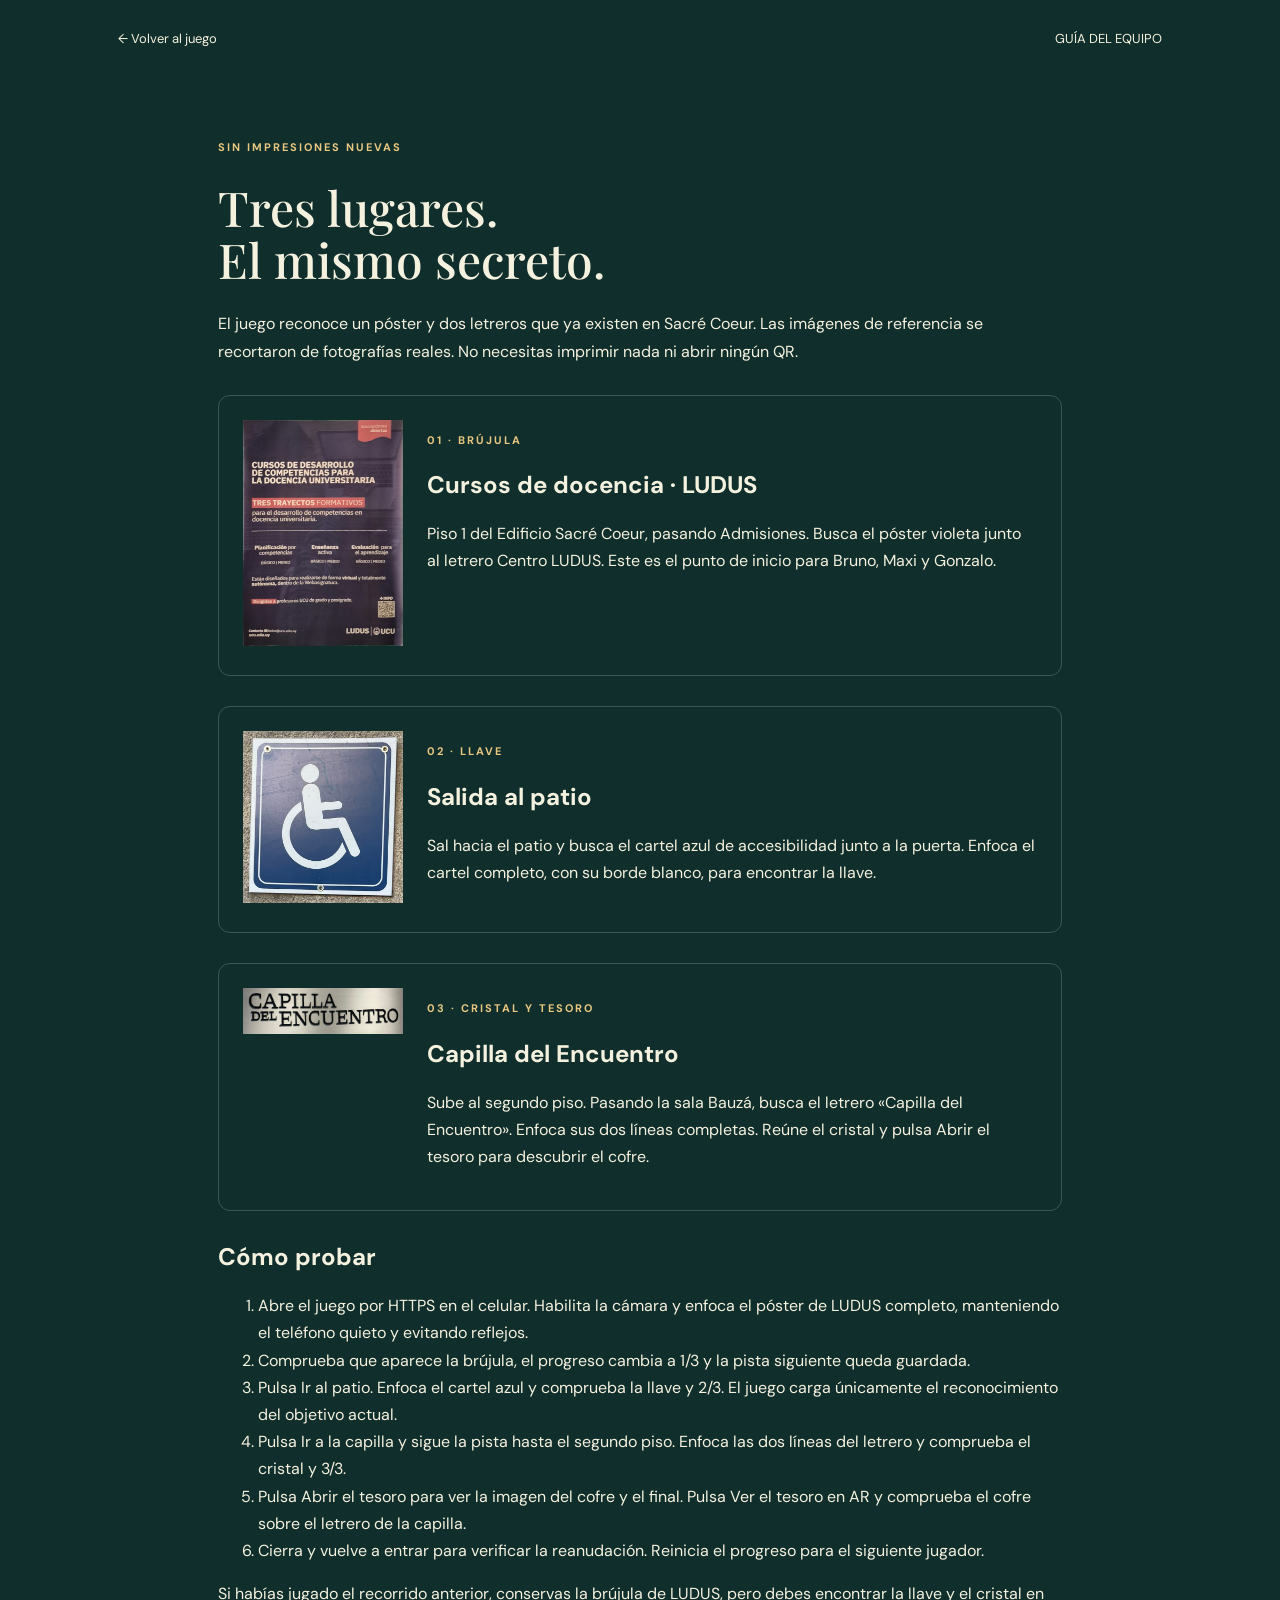
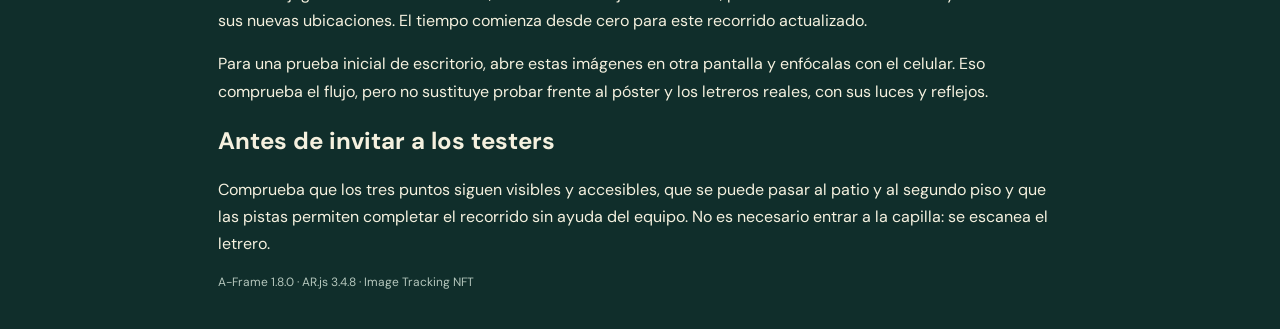
==== commit 90118632: "Replace retired posters with patio and chapel NFT landmarks" ====
--- a/preparar.html
+++ b/preparar.html
@@ -1 +1,21 @@
-<!doctype html><html lang="es"><head><meta charset="utf-8"><meta name="viewport" content="width=device-width,initial-scale=1"><title>Preparar el recorrido · Pósteres reales</title><link rel="stylesheet" href="style.css?v=20261027-visual1"><style>main{max-width:900px}h1{font-size:48px}.poster{display:grid;grid-template-columns:160px 1fr;gap:24px;margin:30px 0;padding:24px;border:1px solid #ffffff30;border-radius:12px}.poster img{width:100%}p,li{line-height:1.7}@media(max-width:550px){.poster{grid-template-columns:1fr}.poster img{max-height:250px;width:auto;max-width:100%;margin:auto}}</style></head><body><nav><a href="./">← Volver al juego</a><span>GUÍA DEL EQUIPO</span></nav><main><p class="eyebrow">SIN IMPRESIONES NUEVAS</p><h1>Tres pósteres.<br>El mismo secreto.</h1><p>El juego reconoce los pósteres que ya están colocados en UCU. Estos recortes se obtuvieron de las dos fotos proporcionadas, corrigiendo su perspectiva. No se añaden detalles artificiales ni se garantiza una detección física sin probarla.</p><section class="poster"><a href="assets/targets/ludus.jpg"><img src="assets/targets/ludus.jpg" alt="Póster violeta de cursos de docencia LUDUS"></a><div><p class="eyebrow">01 · BRÚJULA</p><h2>Cursos de docencia · LUDUS</h2><p>Piso 1 del Edificio Sacré Coeur, pasando Admisiones. Busca el póster violeta junto al letrero Centro LUDUS. Este es el punto de inicio para Bruno, Maxi y Gonzalo.</p></div></section><section class="poster"><a href="assets/targets/pastoral.jpg"><img src="assets/targets/pastoral.jpg" alt="Póster verde de Pastoral Universitaria"></a><div><p class="eyebrow">02 · LLAVE</p><h2>Pastoral Universitaria</h2><p>En el piso 1, pasando Admisiones, busca la cartelera con el póster verde de Pastoral Universitaria y su fotografía grupal.</p></div></section><section class="poster"><a href="assets/targets/bienestar.jpg"><img src="assets/targets/bienestar.jpg" alt="Póster de Bienestar Estudiantil con encabezado azul"></a><div><p class="eyebrow">03 · CRISTAL Y TESORO</p><h2>Bienestar Estudiantil</h2><p>En esa misma cartelera del piso 1, encuentra el póster de encabezado azul de Bienestar Estudiantil, debajo del de Pastoral. Reúne el cristal y pulsa Abrir el tesoro para descubrir el cofre.</p></div></section><h2>Cómo probar</h2><ol><li>Abre el juego por HTTPS en el celular. Habilita la cámara y enfoca el póster de LUDUS completo, manteniendo el teléfono quieto y evitando reflejos.</li><li>Comprueba que aparece la brújula, el progreso cambia a 1/3 y la pista siguiente queda guardada.</li><li>Pulsa Continuar con Pastoral. El juego recarga únicamente el reconocimiento del objetivo siguiente. Enfoca el póster verde y comprueba 2/3.</li><li>Continúa con Bienestar y comprueba el cristal y 3/3. Pulsa Abrir el tesoro para ver la imagen del cofre y el final. Pulsa Ver el tesoro en AR y comprueba que aparece el cofre sobre el póster.</li><li>Cierra y vuelve a entrar para verificar la reanudación. Reinicia el progreso para el siguiente jugador.</li></ol><p>Para una prueba inicial de escritorio, abre estas imágenes en otra pantalla y enfócalas con el celular. Eso comprueba el flujo, pero no sustituye probar frente a los pósteres reales. Las fotos de Pastoral y Bienestar tienen desenfoque y reflejos; si fallan, habrá que actualizar las referencias.</p><h2>Antes de invitar a los testers</h2><p>Comprueba que los pósteres siguen colocados, que el acceso está permitido y que los tres puntos forman parte del recorrido aceptado para la actividad en Sacré Coeur. Los tres pósteres están en el piso 1, pasando Admisiones. Se utilizan como tres marcadores de imagen NFT de AR.js. Comprueba que las indicaciones permiten llegar al punto inicial sin ayuda del equipo.</p><p>El QR impreso forma parte del diseño, pero el juego no abre su enlace ni lo utiliza como un lector QR. No es necesario imprimir las referencias.</p><p class="micro">A-Frame 1.8.0 · AR.js 3.4.8 · Image Tracking NFT</p></main></body></html>
+<!doctype html>
+<html lang="es">
+<head><meta charset="utf-8"><meta name="viewport" content="width=device-width,initial-scale=1"><title>Preparar el recorrido · Sacré Coeur</title><link rel="stylesheet" href="style.css?v=20261028-spots1"><style>main{max-width:900px}h1{font-size:48px}.poster{display:grid;grid-template-columns:160px 1fr;gap:24px;margin:30px 0;padding:24px;border:1px solid #ffffff30;border-radius:12px}.poster img{width:100%}p,li{line-height:1.7}@media(max-width:550px){.poster{grid-template-columns:1fr}.poster img{max-height:250px;width:auto;max-width:100%;margin:auto}}</style></head>
+<body><nav><a href="./">← Volver al juego</a><span>GUÍA DEL EQUIPO</span></nav><main>
+<p class="eyebrow">SIN IMPRESIONES NUEVAS</p><h1>Tres lugares.<br>El mismo secreto.</h1>
+<p>El juego reconoce un póster y dos letreros que ya existen en Sacré Coeur. Las imágenes de referencia se recortaron de fotografías reales. No necesitas imprimir nada ni abrir ningún QR.</p>
+<section class="poster"><a href="assets/targets/ludus.jpg"><img src="assets/targets/ludus.jpg" alt="Póster violeta de cursos de docencia LUDUS"></a><div><p class="eyebrow">01 · BRÚJULA</p><h2>Cursos de docencia · LUDUS</h2><p>Piso 1 del Edificio Sacré Coeur, pasando Admisiones. Busca el póster violeta junto al letrero Centro LUDUS. Este es el punto de inicio para Bruno, Maxi y Gonzalo.</p></div></section>
+<section class="poster"><a href="assets/targets/patio.jpg"><img src="assets/targets/patio.jpg" alt="Cartel azul de accesibilidad con símbolo de silla de ruedas"></a><div><p class="eyebrow">02 · LLAVE</p><h2>Salida al patio</h2><p>Sal hacia el patio y busca el cartel azul de accesibilidad junto a la puerta. Enfoca el cartel completo, con su borde blanco, para encontrar la llave.</p></div></section>
+<section class="poster"><a href="assets/targets/capilla.jpg"><img src="assets/targets/capilla.jpg" alt="Letras negras del letrero Capilla del Encuentro sobre una pared clara"></a><div><p class="eyebrow">03 · CRISTAL Y TESORO</p><h2>Capilla del Encuentro</h2><p>Sube al segundo piso. Pasando la sala Bauzá, busca el letrero «Capilla del Encuentro». Enfoca sus dos líneas completas. Reúne el cristal y pulsa Abrir el tesoro para descubrir el cofre.</p></div></section>
+<h2>Cómo probar</h2><ol>
+<li>Abre el juego por HTTPS en el celular. Habilita la cámara y enfoca el póster de LUDUS completo, manteniendo el teléfono quieto y evitando reflejos.</li>
+<li>Comprueba que aparece la brújula, el progreso cambia a 1/3 y la pista siguiente queda guardada.</li>
+<li>Pulsa Ir al patio. Enfoca el cartel azul y comprueba la llave y 2/3. El juego carga únicamente el reconocimiento del objetivo actual.</li>
+<li>Pulsa Ir a la capilla y sigue la pista hasta el segundo piso. Enfoca las dos líneas del letrero y comprueba el cristal y 3/3.</li>
+<li>Pulsa Abrir el tesoro para ver la imagen del cofre y el final. Pulsa Ver el tesoro en AR y comprueba el cofre sobre el letrero de la capilla.</li>
+<li>Cierra y vuelve a entrar para verificar la reanudación. Reinicia el progreso para el siguiente jugador.</li>
+</ol>
+<p>Si habías jugado el recorrido anterior, conservas la brújula de LUDUS, pero debes encontrar la llave y el cristal en sus nuevas ubicaciones. El tiempo comienza desde cero para este recorrido actualizado.</p>
+<p>Para una prueba inicial de escritorio, abre estas imágenes en otra pantalla y enfócalas con el celular. Eso comprueba el flujo, pero no sustituye probar frente al póster y los letreros reales, con sus luces y reflejos.</p>
+<h2>Antes de invitar a los testers</h2><p>Comprueba que los tres puntos siguen visibles y accesibles, que se puede pasar al patio y al segundo piso y que las pistas permiten completar el recorrido sin ayuda del equipo. No es necesario entrar a la capilla: se escanea el letrero.</p>
+<p class="micro">A-Frame 1.8.0 · AR.js 3.4.8 · Image Tracking NFT</p></main></body></html>
--- a/style.css
+++ b/style.css
@@ -1,11 +1,57 @@
 @import url('https://fonts.googleapis.com/css2?family=DM+Sans:wght@400;500;600;700&family=Playfair+Display:ital,wght@0,500;0,600;1,500&display=swap');
-:root{color-scheme:dark;--bg:#102e2b;--gold:#e8c880;--muted:#b4c6bc}*{box-sizing:border-box}body{margin:0;background:var(--bg);color:#f5f1df;font-family:'DM Sans',sans-serif}button,a{touch-action:manipulation}a{color:inherit}button{font:inherit;cursor:pointer;border:1px solid #ffffff30;border-radius:8px;padding:10px 15px;background:#173d36;color:inherit}button:focus-visible,a:focus-visible,summary:focus-visible{outline:3px solid var(--gold);outline-offset:4px}[hidden]{display:none!important}nav,footer,main{max-width:1100px;margin:auto}nav{display:flex;justify-content:space-between;padding:30px 28px;font-size:13px}nav a{text-decoration:none}.brand{letter-spacing:2px;font-weight:700;font-size:13px;text-decoration:none}main{position:relative;padding:50px 28px 25px}.eyebrow{font-size:11px;font-weight:700;letter-spacing:2px;color:var(--gold)}h1{font-family:'Playfair Display',Georgia,serif;font-size:clamp(52px,7vw,88px);line-height:1.08;font-weight:500;margin:25px 0}h1 em{color:var(--gold)}.intro{max-width:430px;line-height:1.8;color:var(--muted);font-size:16px}.primary{background:var(--gold);color:#15352b;border:0;padding:17px 23px;font-weight:700;min-width:260px;margin-top:22px}.primary span{float:right}.micro{font-size:12px;color:var(--muted);line-height:1.6}.artifact{position:absolute;right:60px;top:110px;width:380px;height:380px;display:grid;place-items:center;background:radial-gradient(ellipse,#e8c88018,transparent 65%)}.artifact span{font-size:190px;color:var(--gold);text-shadow:0 0 80px #e8c88055}.orbit{position:absolute;width:300px;height:300px;border:1px solid #e8c88055;transform:rotate(45deg);border-radius:35px}.artifact small{position:absolute;bottom:0;font-size:10px;letter-spacing:2px;color:var(--gold)}.steps{margin-top:65px;border-top:1px solid #ffffff25;display:grid;grid-template-columns:repeat(3,1fr);gap:45px;padding-top:28px}.steps b{font-size:11px;color:var(--gold);letter-spacing:1px}.steps p,details p{font-size:13px;color:var(--muted);line-height:1.7}details{margin-top:20px;max-width:650px}summary{cursor:pointer;font-size:13px}footer{padding:30px 28px;color:var(--muted);letter-spacing:2px;font-size:10px}#hud{position:fixed;inset:0;z-index:20;pointer-events:none;padding:18px;background:linear-gradient(#061d25aa,transparent 35%,transparent 55%,#061d2599)}#hud header{display:flex;gap:10px;align-items:center}#hud header .brand{margin-right:auto}#hud button,#hud details,#hud a{pointer-events:auto}.stats{display:flex;justify-content:space-between;margin-top:20px;font-weight:700;text-shadow:0 2px 8px black}#inventory{list-style:none;display:flex;gap:8px;padding:0;font-size:12px}#inventory li{padding:10px;border-radius:20px;background:#102e2bd9;border:1px solid #ffffff40}#inventory li.found{color:var(--gold);border-color:var(--gold)}.reticle{position:absolute;top:35%;left:50%;transform:translateX(-50%);width:150px;height:150px;border:2px dashed #ffffffb0;border-radius:18px}.scan-label{position:absolute;top:calc(35% + 165px);left:20px;right:20px;text-align:center;font-size:12px;text-shadow:0 1px 5px black}.clue{position:absolute;bottom:max(18px,env(safe-area-inset-bottom));left:18px;right:18px;max-width:600px;margin:auto;background:#102e2bf2;border:1px solid #e8c88055;border-radius:18px;padding:20px;max-height:38vh;overflow:auto;pointer-events:auto}.clue h2{font-family:Georgia,serif;margin:8px 0;font-size:26px}.clue p{font-size:14px;line-height:1.6;margin:8px 0}.clue button{font-size:11px;margin-top:10px}.clue details{margin-top:10px}dialog{border:1px solid var(--gold);border-radius:22px;background:var(--bg);color:inherit;max-width:460px;text-align:center;padding:32px}dialog::backdrop{background:#061a16db}dialog h2{font:36px Georgia,serif}dialog p{line-height:1.7}.win-gem{font-size:110px;color:var(--gold);animation:glow 2s infinite alternate}@keyframes glow{to{filter:drop-shadow(0 0 25px #e8c880)}}a-scene{position:fixed!important;inset:0;z-index:1}.arjs-loader{display:none}body.playing{background:transparent}body.playing #welcome{display:none}@media(max-width:760px){main{padding-top:25px}.artifact{position:relative;right:auto;top:auto;width:100%;height:210px;margin:10px 0}.artifact span{font-size:130px}.orbit{width:165px;height:165px;border-radius:18px}.artifact small{bottom:0}.steps{gap:18px;margin-top:35px}.steps p{font-size:12px}nav{padding:25px 22px}h1{font-size:55px}.primary{width:100%}#hud header button{padding:8px;font-size:11px}.clue{padding:16px}}@media(prefers-reduced-motion:reduce){*{animation:none!important}}
-
-body.playing{position:fixed;inset:0;overflow:hidden}#arjs-video{position:fixed!important}body.ar-paused{background:var(--bg)}body.ar-paused .reticle{display:none}
-
-#inventory li{display:flex;align-items:center;gap:5px}#inventory img{opacity:.4}#inventory .found img{opacity:1}.discovery{display:flex;gap:14px;align-items:center;margin-bottom:16px;padding-bottom:16px;border-bottom:1px solid #e8c88055}.discovery img{flex:0 0 96px;width:96px;height:96px}.discovery h3{font:22px Georgia,serif;color:var(--gold);margin:5px 0}.discovery p{font-size:13px}.discovery .eyebrow{font-size:10px}.treasure-image{display:block;width:min(100%,280px);height:auto;margin:0 auto}#win{max-height:90dvh;overflow:auto}#win h2{margin:12px 0}#win .primary{min-width:0;width:100%}#saved-treasure{display:block;margin-top:12px}#open-treasure{min-width:0}
-@media(max-width:400px){#inventory{gap:5px}#inventory li{font-size:11px;padding:8px}.discovery{gap:10px}.discovery img{width:76px;height:76px;flex-basis:76px}.discovery h3{font-size:20px}}
-
-.clue{display:flex;flex-direction:column;overflow:hidden;max-height:42dvh}.clue-content{overflow:auto;min-height:0;flex:1}.clue-actions{flex-shrink:0;display:flex;gap:8px;align-items:center}.clue-actions .primary{flex:1;min-width:0;width:auto;margin-top:10px;font-size:12px}.clue-actions button:not(.primary){font-size:10px;padding:10px 8px}
-
-body.has-discovery .reticle{display:none}
+html{-webkit-text-size-adjust:100%;text-size-adjust:100%}
+:root{color-scheme:dark;--bg:#102e2b;--gold:#e8c880;--muted:#b4c6bc}*{box-sizing:border-box}body{margin:0;background:var(--bg);color:#f5f1df;font-family:'DM Sans',sans-serif}button,a{touch-action:manipulation}a{color:inherit}button{font:inherit;cursor:pointer;border:1px solid #ffffff30;border-radius:8px;padding:10px 15px;background:#173d36;color:inherit}button:focus-visible,a:focus-visible,summary:focus-visible{outline:3px solid var(--gold);outline-offset:4px}[hidden]{display:none!important}nav,footer,main{max-width:1100px;margin:auto}nav{display:flex;justify-content:space-between;padding:30px 28px;font-size:13px}nav a{text-decoration:none}.brand{letter-spacing:2px;font-weight:700;font-size:13px;text-decoration:none}main{position:relative;padding:50px 28px 25px}.eyebrow{font-size:11px;font-weight:700;letter-spacing:2px;color:var(--gold)}h1{font-family:'Playfair Display',Georgia,serif;font-size:clamp(52px,7vw,88px);line-height:1.08;font-weight:500;margin:25px 0}h1 em{color:var(--gold)}.intro{max-width:430px;line-height:1.8;color:var(--muted);font-size:16px}.primary{background:var(--gold);color:#15352b;border:0;padding:17px 23px;font-weight:700;min-width:260px;margin-top:22px}.primary span{float:right}.micro{font-size:12px;color:var(--muted);line-height:1.6}.artifact{position:absolute;right:60px;top:110px;width:380px;height:380px;display:grid;place-items:center;background:radial-gradient(ellipse,#e8c88018,transparent 65%)}.artifact span{font-size:190px;color:var(--gold);text-shadow:0 0 80px #e8c88055}.orbit{position:absolute;width:300px;height:300px;border:1px solid #e8c88055;transform:rotate(45deg);border-radius:35px}.artifact small{position:absolute;bottom:0;font-size:10px;letter-spacing:2px;color:var(--gold)}.steps{margin-top:65px;border-top:1px solid #ffffff25;display:grid;grid-template-columns:repeat(3,1fr);gap:45px;padding-top:28px}.steps b{font-size:11px;color:var(--gold);letter-spacing:1px}.steps p,details p{font-size:13px;color:var(--muted);line-height:1.7}details{margin-top:20px;max-width:650px}summary{cursor:pointer;font-size:13px}footer{padding:30px 28px;color:var(--muted);letter-spacing:2px;font-size:10px}
+/* Camera HUD: content follows the visible Safari viewport, including toolbar changes. */
+#hud{position:fixed;inset:0;height:100vh;height:100dvh;z-index:20;pointer-events:none;padding:max(12px,env(safe-area-inset-top)) max(12px,env(safe-area-inset-right)) max(12px,env(safe-area-inset-bottom)) max(12px,env(safe-area-inset-left));background:linear-gradient(#061d25aa,transparent 32%,transparent 62%,#061d2599)}
+#hud header{display:flex;gap:8px;align-items:center;min-height:36px}
+#hud header .brand{margin-right:auto;font-size:12px;letter-spacing:1.5px}
+#hud header button{padding:8px 10px;font-size:12px;min-height:36px}
+#hud button,#hud details,#hud a{pointer-events:auto}
+.stats{display:flex;justify-content:space-between;margin-top:12px;font-size:14px;font-weight:700;text-shadow:0 2px 8px black}
+#timer{font-variant-numeric:tabular-nums}
+#inventory{list-style:none;display:flex;gap:7px;padding:0;margin:10px 0 0;font-size:11px}
+#inventory li{display:flex;align-items:center;gap:5px;padding:6px 9px;border-radius:20px;background:#102e2be8;border:1px solid #ffffff40}
+#inventory img{width:20px;height:20px;opacity:.4}
+#inventory li.found{color:var(--gold);border-color:var(--gold)}
+#inventory .found img{opacity:1}
+.reticle{position:absolute;top:32%;left:50%;transform:translateX(-50%);width:140px;height:140px;border:2px dashed #ffffffb0;border-radius:18px}
+.hud-bottom{position:absolute;bottom:max(12px,env(safe-area-inset-bottom));left:max(12px,env(safe-area-inset-left));right:max(12px,env(safe-area-inset-right));max-width:600px;margin:0 auto;display:flex;flex-direction:column;gap:7px}
+.scan-label{align-self:center;max-width:100%;padding:6px 12px;text-align:center;font-size:12px;line-height:1.4;background:#0b2822e8;border:1px solid #ffffff24;border-radius:12px;text-shadow:0 1px 4px black}
+.clue{display:flex;flex-direction:column;min-height:0;max-height:46vh;max-height:46dvh;background:#102e2bfa;border:1px solid #e8c88055;border-radius:16px;padding:14px;pointer-events:auto}
+.clue-content{overflow:auto;min-height:0;overscroll-behavior:contain;-webkit-overflow-scrolling:touch;scrollbar-width:thin}
+.clue .eyebrow{font-size:10px;margin:0 0 7px}
+.clue h2{font-family:Georgia,serif;font-size:24px;line-height:1.15;margin:0 0 9px}
+.clue p{font-size:13px;line-height:1.5;margin:7px 0}
+.clue details{margin-top:10px}
+.clue summary{font-size:12px;line-height:1.4}
+.clue-actions{flex-shrink:0;display:flex;gap:8px;align-items:center;margin-top:10px}
+.clue-actions button{margin:0;min-height:40px;font-size:11px;padding:10px 12px}
+.clue-actions .primary{flex:1;min-width:0;min-height:44px;width:auto;margin:0;padding:12px;font-size:13px}
+.discovery{display:flex;gap:12px;align-items:center;margin-bottom:10px;padding-bottom:10px;border-bottom:1px solid #e8c88055}
+.discovery img{flex:0 0 64px;width:64px;height:64px}
+.discovery h3{font:19px/1.15 Georgia,serif;color:var(--gold);margin:4px 0}
+.discovery p{font-size:12px;line-height:1.4;margin:5px 0 0}
+.discovery .eyebrow{font-size:9px;letter-spacing:1.4px;margin:0}
+body.has-discovery #chapter,body.has-discovery #clue-title,body.has-discovery .reticle{display:none}
+body.has-discovery #clue-text::before{content:'SIGUIENTE PASO';display:block;font-size:9px;font-weight:700;letter-spacing:1.4px;color:var(--gold);margin-bottom:5px}
+#open-treasure{min-width:0}
+dialog{border:1px solid var(--gold);border-radius:20px;background:var(--bg);color:inherit;width:calc(100% - 24px);max-width:420px;text-align:center;padding:22px}
+dialog::backdrop{background:#061a16db}
+#win{max-height:calc(100vh - 48px);max-height:calc(100dvh - max(24px,env(safe-area-inset-top)) - max(24px,env(safe-area-inset-bottom)));overflow:auto;overscroll-behavior:contain}
+#win h2{font:28px/1.15 Georgia,serif;margin:12px 0}
+#win p{font-size:14px;line-height:1.5}
+#win .eyebrow{font-size:10px}
+#win .primary{min-width:0;min-height:44px;width:100%;margin-top:14px;padding:13px;font-size:14px}
+.treasure-image{display:block;width:min(100%,200px);height:auto;margin:0 auto}
+#saved-treasure{display:block;margin-top:12px}
+a-scene{position:fixed!important;inset:0;z-index:1}
+.arjs-loader{display:none}
+body.playing{position:fixed;inset:0;overflow:hidden;background:transparent}
+body.playing #welcome{display:none}
+#arjs-video{position:fixed!important}
+body.ar-paused{background:var(--bg)}
+body.ar-paused .reticle{display:none}
+@media(max-width:760px){main{padding-top:25px}.artifact{position:relative;right:auto;top:auto;width:100%;height:210px;margin:10px 0}.artifact span{font-size:130px}.orbit{width:165px;height:165px;border-radius:18px}.artifact small{bottom:0}.steps{gap:18px;margin-top:35px}.steps p{font-size:12px}nav{padding:25px 22px}h1{font-size:55px}.primary{width:100%}}
+@media(max-width:360px){#hud header{gap:6px}#hud header .brand{font-size:11px;letter-spacing:1px}#inventory{gap:5px}#inventory li{padding:5px 8px}.discovery{gap:9px}.discovery img{flex-basis:56px;width:56px;height:56px}.discovery h3{font-size:18px}.clue{padding:12px}}
+@media(orientation:landscape) and (max-height:500px){#hud header,.stats,#inventory{width:55%}.hud-bottom{left:auto;width:40%;max-height:calc(100dvh - 24px)}.clue{max-height:calc(100dvh - 80px)}.reticle{top:38%;width:110px;height:110px}.discovery img{flex-basis:48px;width:48px;height:48px}.discovery h3{font-size:17px}}
+@media(prefers-reduced-motion:reduce){*{animation:none!important}}
